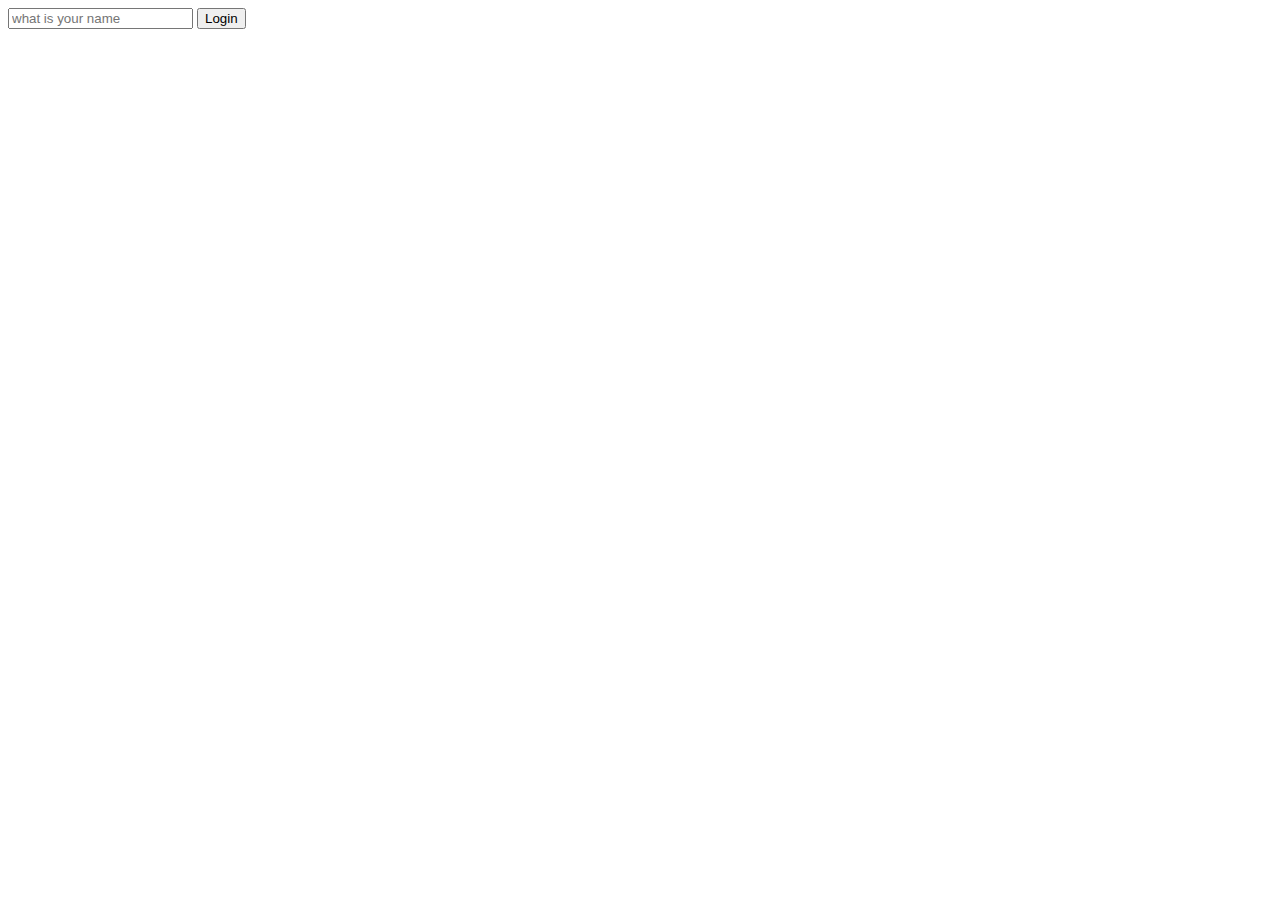
==== todolist/index.html @ 35f5f965 "3" ====
<!DOCTYPE html>
<html lang="en">
<head>
    <meta charset="UTF-8">
    <meta name="viewport" content="width=device-width, initial-scale=1.0">
    <link rel="stylesheet" href="css/style.css">
    <title>Momentum App</title>
</head>
<body>
    <form class="hidden" id ="login-form">
        <input type="text" required maxlength="15" placeholder="what is your name" >
        <input type="submit" value="Login">
    </form>
    <h1 class="hidden" id="greeting"></h1>
    <h2 id="clock"></h2>
    <script src ="js/greeting.js"></script>
    <script src="js/clock.js"></script>
</body>
</html>
---- todolist/css/style.css ----
.hidden{
    display: none;
}
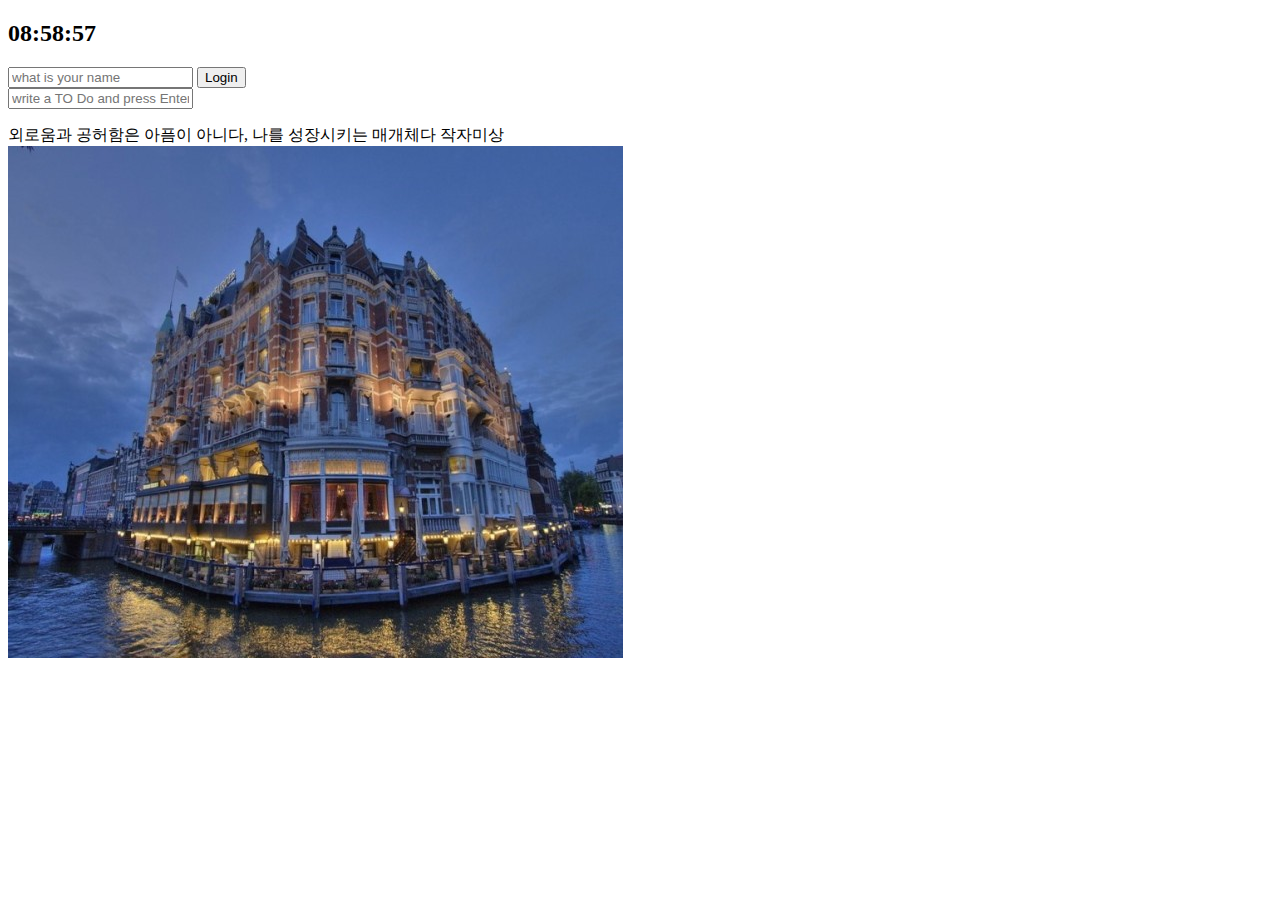
==== commit 85048247: "todo2" ====
--- a/todolist/index.html
+++ b/todolist/index.html
@@ -7,13 +7,24 @@
     <title>Momentum App</title>
 </head>
 <body>
+    <h2 id="clock"></h2>
     <form class="hidden" id ="login-form">
         <input type="text" required maxlength="15" placeholder="what is your name" >
         <input type="submit" value="Login">
     </form>
     <h1 class="hidden" id="greeting"></h1>
-    <h2 id="clock"></h2>
+    <form id="todo-form">
+        <input type="text" placeholder="write a TO Do and press Enter" required>
+    </form>
+    <ul id="todo-list"></ul>
+    <div id="quote">
+        <span></span>
+        <span></span>
+    </div>
     <script src ="js/greeting.js"></script>
     <script src="js/clock.js"></script>
+    <script src="js/quptes.js"></script>
+    <script src = "js/background.js"></script>
+    <script src = "js/todolist.js"></script>
 </body>
 </html> 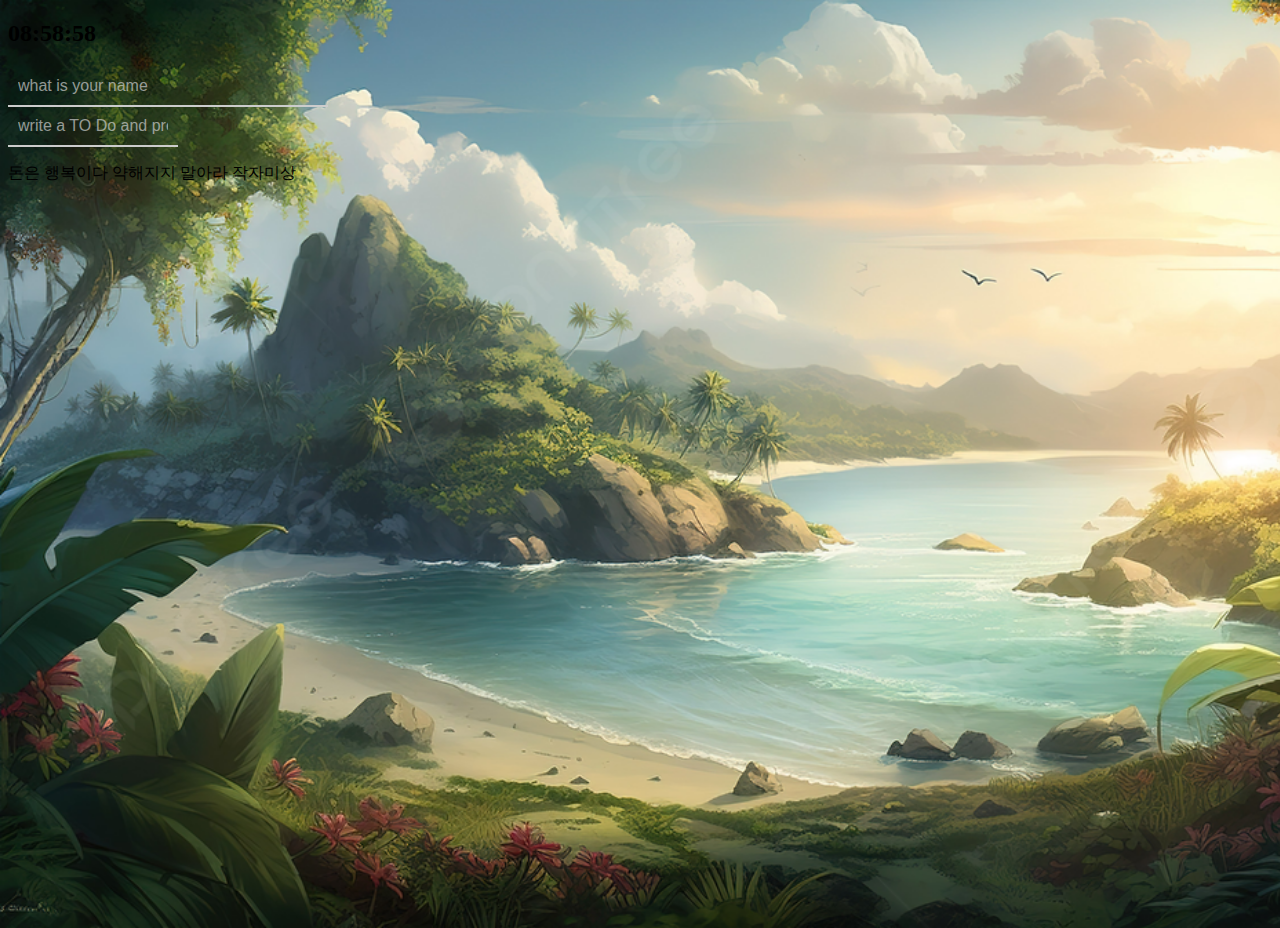
==== commit 991b195c: "finish" ====
--- a/todolist/index.html
+++ b/todolist/index.html
@@ -4,13 +4,13 @@
     <meta charset="UTF-8">
     <meta name="viewport" content="width=device-width, initial-scale=1.0">
     <link rel="stylesheet" href="css/style.css">
+    <link rel="stylesheet" href="css/clock.css">
     <title>Momentum App</title>
 </head>
-<body>
+<body background="img/0.jpg" id="bgimg">
     <h2 id="clock"></h2>
     <form class="hidden" id ="login-form">
-        <input type="text" required maxlength="15" placeholder="what is your name" >
-        <input type="submit" value="Login">
+        <input type="text" required maxlength="15" placeholder="what is your name">
     </form>
     <h1 class="hidden" id="greeting"></h1>
     <form id="todo-form">
@@ -21,10 +21,15 @@
         <span></span>
         <span></span>
     </div>
+    <div id="weather">
+        <span></span>
+        <span></span>
+    </div>
     <script src ="js/greeting.js"></script>
     <script src="js/clock.js"></script>
     <script src="js/quptes.js"></script>
     <script src = "js/background.js"></script>
     <script src = "js/todolist.js"></script>
+    <script src = "js/weather.js"></script>
 </body>
 </html> --- a/todolist/css/style.css
+++ b/todolist/css/style.css
@@ -1,3 +1,56 @@
 .hidden{
     display: none;
-}+}
+
+.submit{
+    display: none;
+}
+
+#bgimg {
+    height: 100vh;
+    background-size: cover;
+}
+
+#todo-form{
+    input {
+        width: 150px;
+        padding: 10px;
+        border: none;
+        border-bottom: 2px solid #ccc;
+        outline: none;
+        font-size: 16px;
+        background-color: transparent;
+        color: #fff;
+    }
+    
+    input::placeholder {
+        color: #ccc;
+        opacity: 0.7;
+    }
+    
+    input:focus {
+        border-bottom-color: #fff;
+    }
+}
+
+input {
+    width: 300px;
+    padding: 10px;
+    border: none;
+    border-bottom: 2px solid #ccc;
+    outline: none;
+    font-size: 16px;
+    background-color: transparent;
+    color: #fff;
+}
+
+input::placeholder {
+    color: #ccc;
+    opacity: 0.7;
+}
+
+input:focus {
+    border-bottom-color: #fff;
+
+}
+
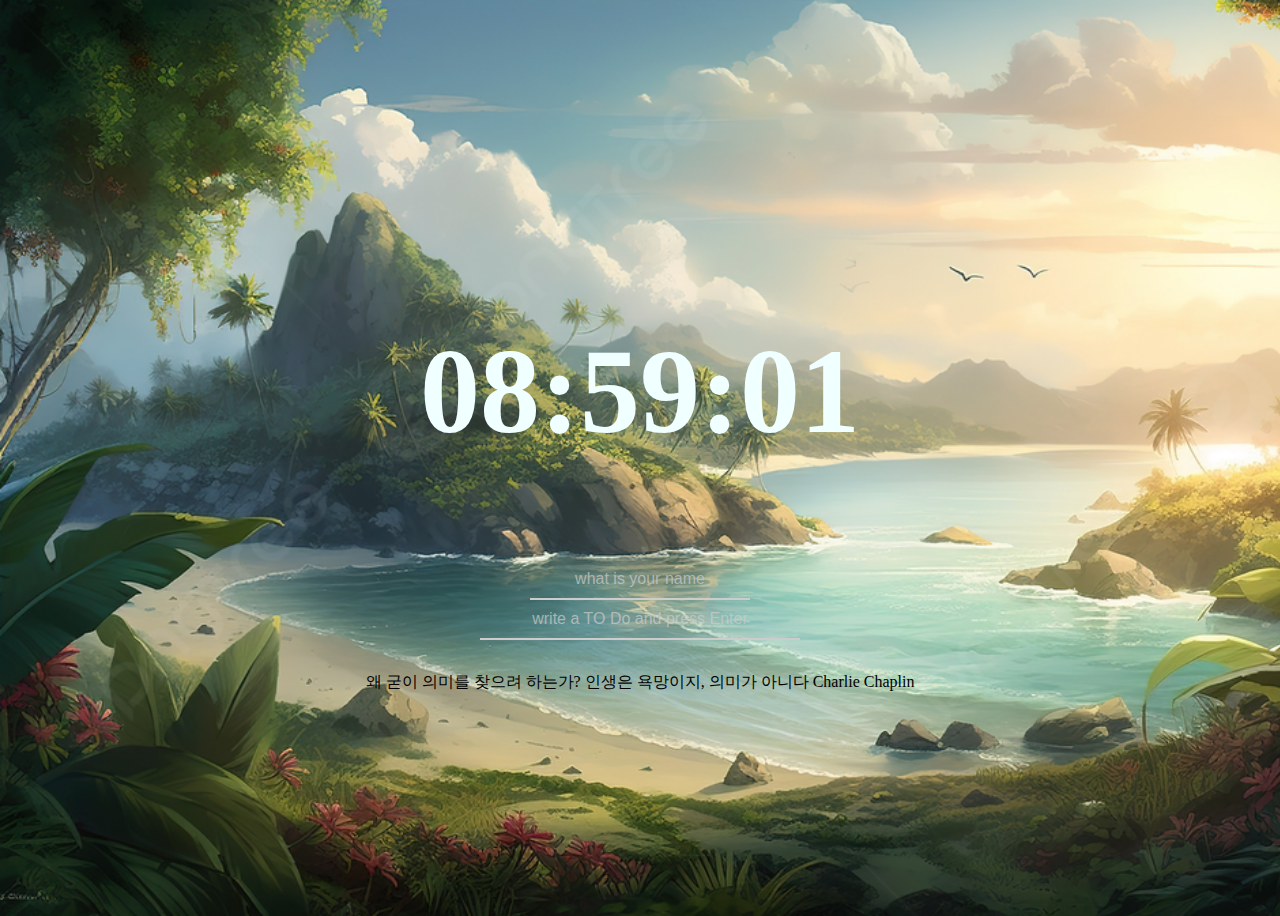
==== commit 56a7ccca: "작업 끝" ====
--- a/todolist/index.html
+++ b/todolist/index.html
@@ -4,26 +4,29 @@
     <meta charset="UTF-8">
     <meta name="viewport" content="width=device-width, initial-scale=1.0">
     <link rel="stylesheet" href="css/style.css">
-    <link rel="stylesheet" href="css/clock.css">
     <title>Momentum App</title>
 </head>
 <body background="img/0.jpg" id="bgimg">
-    <h2 id="clock"></h2>
-    <form class="hidden" id ="login-form">
-        <input type="text" required maxlength="15" placeholder="what is your name">
-    </form>
-    <h1 class="hidden" id="greeting"></h1>
-    <form id="todo-form">
-        <input type="text" placeholder="write a TO Do and press Enter" required>
-    </form>
-    <ul id="todo-list"></ul>
-    <div id="quote">
-        <span></span>
-        <span></span>
-    </div>
-    <div id="weather">
-        <span></span>
-        <span></span>
+    <div class="container">
+        <div class="more">
+            <h2 id="clock"></h2>
+            <div id="weather">
+                <span></span>
+                <span></span>
+            </div>
+            <form class="hidden" id ="login-form">
+                <input type="text" required maxlength="15" placeholder="what is your name">
+            </form>
+            <h1 class="hidden" id="greeting"></h1>
+            <form id="todo-form">
+                <input type="text" placeholder="write a TO Do and press Enter" required>
+            </form>
+            <ul id="todo-list"></ul>
+            <div id="quote">
+                <span></span>
+                <span></span>
+            </div>
+        </div>
     </div>
     <script src ="js/greeting.js"></script>
     <script src="js/clock.js"></script>
--- a/todolist/css/style.css
+++ b/todolist/css/style.css
@@ -13,7 +13,7 @@
 
 #todo-form{
     input {
-        width: 150px;
+        width: 300px;
         padding: 10px;
         border: none;
         border-bottom: 2px solid #ccc;
@@ -21,6 +21,7 @@
         font-size: 16px;
         background-color: transparent;
         color: #fff;
+        text-align: center;
     }
     
     input::placeholder {
@@ -34,7 +35,7 @@
 }
 
 input {
-    width: 300px;
+    width: 200px;
     padding: 10px;
     border: none;
     border-bottom: 2px solid #ccc;
@@ -45,6 +46,7 @@
 }
 
 input::placeholder {
+    text-align: center;
     color: #ccc;
     opacity: 0.7;
 }
@@ -54,3 +56,23 @@
 
 }
 
+.container { /* 상위 요소 */
+    display: flex;
+    justify-content: center;
+    align-items: center;
+    height: 100vh; /* 화면 전체 높이 */
+    position: relative;
+}
+
+.more {
+    display: flex;
+    flex-direction: column;
+    text-align: center;
+}
+
+
+#clock{
+    color: azure;
+    font-size: 120px;
+    padding: 0;
+}